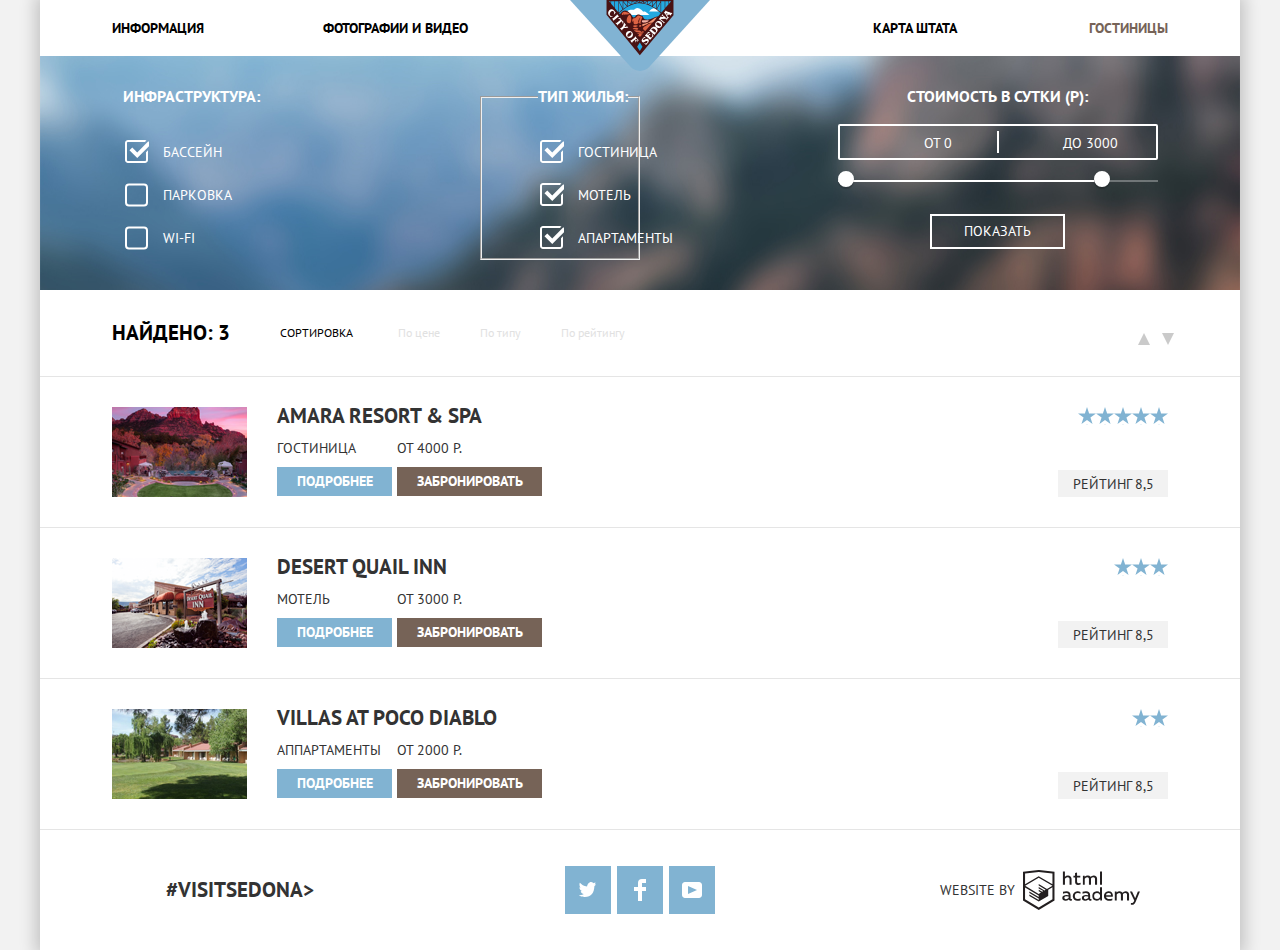
==== catalog.html @ c28f54a7 "Оформила декоративные элементы на страницах личного проекта." ====
<!DOCTYPE html>
<html lang="ru">

<head>
  <meta charset="utf-8">
  <title>HTML Academy: Седона</title>
  <link href="https://fonts.googleapis.com/css?family=PT+Sans:400,700&amp;subset=cyrillic" rel="stylesheet">
  <link href="css/normalize.css" rel="stylesheet">
  <link href="css/style.css" rel="stylesheet">
</head>

<body>
  <div class="container">
    <header class="main-header">
      <nav class="main-navigation">
        <a class="main-header-logo" href="index.html">
          <img src="[data-uri]" width="140" height="71" alt="Логотип">
        </a>
        <ul class="site-navigation">
          <li class="site-navigation-item"><a href="info.html">Информация</a></li>
          <li class="site-navigation-item"><a href="photo.html">Фотографии и видео</a></li>
          <li class="site-navigation-item"><a href="map.html">Карта штата</a></li>
          <li class="site-navigation-item"><a class="current" href="catalog.html">Гостиницы</a></li>
        </ul>
      </nav>
    </header>
    <main-intro>
      <section class="filter">
        <h2 class="visually-hidden">Фильтр</h2>
        <div class="form">
          <form class="filter-form" method="get" action="https://echo.htmlacademy.ru">
            <div class="grade">
              <fieldset class="fieldset-option">
                <legend>Инфраструктура:</legend>
                <ul>
                  <li class="filter-option">
                    <input id="filter-pool" class="visually-hidden filter-input filter-input-checkbox" type="checkbox" name="pool" checked>
                    <label for="filter-pool">Бассейн</label>
                  </li>
                  <li class="filter-option">
                    <input id="filter-parking" class="visually-hidden filter-input filter-input-checkbox-off" type="checkbox" name="parking">
                    <label for="filter-parking">Парковка</label>
                  </li>
                  <li class="filter-option">
                    <input id="filter-wi-fi" class="visually-hidden filter-input filter-input-checkbox-off" type="checkbox" name="wi-fi">
                    <label for="filter-wi-fi">Wi-Fi</label>
                  </li>
                </ul>
              </fieldset>
              <fieldset class="fieldset-grade">
                <legend>Тип жилья:</legend>
                <ul>
                  <li class="filter-option">
                    <input id="filter-hotel" class="visually-hidden filter-input filter-input-checkbox" type="checkbox" name="hotel" checked>
                    <label for="filter-hotel">Гостиница</label>
                  </li>
                  <li class="filter-option">
                    <input id="filter-motel" class="visually-hidden filter-input filter-input-checkbox" type="checkbox" name="motel" checked>
                    <label for="filter-motel">Мотель</label>
                  </li>
                  <li class="filter-option">
                    <input id="filter-apartments" class="visually-hidden filter-input filter-input-checkbox" type="checkbox" name="apartments" checked>
                    <label for="filter-apartments">Апартаменты</label>
                  </li>
                </ul>
              </fieldset>
            </div>
            <fieldset class="range-fieldset">
              <legend class="range-price">Стоимость в сутки (Р):</legend>
              <div class="price-controls">
                <label class="min-price">от
                  <input type="text" name="min-price" value="0">
                </label>
                <label class="max-price">до
                  <input type="text" name="max-price" value="3000">
                </label>
              </div>
              <div class="range-controls">
                <div class="scale">
                  <div class="bar"></div>
                </div>
                <div class="range-toggle range-toggle-min"></div>
                <div class="range-toggle range-toggle-max"></div>
              </div>
              <button class="button filter-button" type="submit">Показать</button>
            </fieldset>
          </form>
        </div>
        <div class="sort">
          <p class="sort-result">Найдено: 3</p>
          <p class="sort-select">Сортировка</p>
          <ul class="sort-list">
            <li class="sort-current">
              <button>По цене</button>
            </li>
            <li class="sort-current">
              <button>По типу</button>
            </li>
            <li class="sort-current">
              <button>По рейтингу</button>
            </li>
          </ul>
          <div class="sort-switch">
            <button class="button-sort-switch-up">
              <span class="visually-hidden">По возрастанию</span>
              <span class=switch-up></span>
            </button>
            <button class="button-sort-switch-down">
              <span class="visually-hidden">По убыванию</span>
              <span class=switch-down></span>
            </button>
          </div>
        </div>
      </section>
      <section class="catalog">
        <ul class="catalog-list">
          <li>
            <a href="catalog-item.html" class="catalog-item-img">
              <img src="img/amara.png" width="135" height="90" alt="Amara Resort & Spa">
            </a>
            <div class="catalog-hotel-desc">
              <h2 class="pick"><a href="catalog-item.html">Amara Resort & Spa</a></h2>
              <div class="brand">
                <div class="catalog-hotel-type">
                  <p>Гостиница</p>
                  <a href="catalog-item.html" class="button button-hotel-more">Подробнее</a>
                </div>
                <div class="catalog-hotel-price">
                  <p>От 4000 Р.</p>
                  <a href="#" class="button button-reserve">Забронировать</a>
                </div>
              </div>
            </div>
            <div class="rate">
              <p class="stars stars-four">
                <span class="visually-hidden">4 звезды</span>
              </p>
              <p class="rating">Рейтинг 8,5</p>
            </div>
          </li>
          <li>
            <a href="catalog-item.html" class="catalog-item-img">
              <img src="img/desert.png" width="135" height="90" alt="Desert Quail Inn">
            </a>
            <div class="catalog-hotel-desc">
              <h2 class="pick"><a href="catalog-item.html">Desert Quail Inn</a></h2>
              <div class="brand">
                <div class="catalog-hotel-type">
                  <p>Мотель</p>
                  <a href="catalog-item.html" class="button button-hotel-more">Подробнее</a>
                </div>
                <div class="catalog-hotel-price">
                  <p>От 3000 Р.</p>
                  <a href="#" class="button button-reserve">Забронировать</a>
                </div>
              </div>
            </div>
            <div class="rate">
              <p class="stars stars-three"><span class="visually-hidden">3 звезды</span></p>
              <p class="rating">Рейтинг 8,5</p>
            </div>
          </li>
          <li>
            <a href="catalog-item.html" class="catalog-item-img">
              <img src="img/villas.png" width="135" height="90" alt="Villas at Poco Diablo">
            </a>
            <div class="catalog-hotel-desc">
              <h2 class="pick"><a href="catalog-item.html">Villas at Poco Diablo</a></h2>
              <div class="brand">
                <div class="catalog-hotel-type">
                  <p>Аппартаменты</p>
                  <a href="catalog-item.html" class="button button-hotel-more">Подробнее</a>
                </div>
                <div class="catalog-hotel-price">
                  <p>От 2000 Р.</p>
                  <a href="#" class="button button-reserve">Забронировать</a>
                </div>
              </div>
            </div>
            <div class="rate">
              <p class="stars stars-two"><span class="visually-hidden">2 звезды</span></p>
              <p class="rating">Рейтинг 8,5</p>
            </div>
          </li>
        </ul>
      </section>
      </main>
      <footer class="main-footer">
        <p class="footer-visit">#visitSedona></p>
        <ul class="footer-social">
          <li>
            <a href="#" class="button-social">
            <span class="visually-hidden">Твитер</span>
            <svg xmlns="http://www.w3.org/2000/svg" xmlns:xlink="http://www.w3.org/1999/xlink" width="17" height="15" viewBox="0 0 17 15"><path fill="#FFF" d="M10.95.144c1.685-.496 2.984.27 3.577 1.179.673-.231 1.331-.481 2.011-.708a2.345 2.345 0 0 1-.857 1.768c.685.17 1.304-.491 1.304-.491-.169 1-1.006 1.788-1.563 2.024-.231 6.75-3.175 11.217-10.077 11.082h-.446c-.41 0-4.164-.46-4.898-1.887 2.271.196 3.893-.422 4.693-1.177-.96-.3-2.679-.477-2.979-2.95.349.106.564.228 1.19.119C1.705 8.247.374 7.53.448 5.33c.285.328 1.067.536 1.34.472C1.085 5.561-.182 2.442.894.85c1.818 1.854 3.735 3.606 7.152 3.773C8.254 2.33 9.183.793 10.95.144z"/></svg>
        </a>
          </li>
          <li>
            <a href="#" class="button-social">
            <span class="visually-hidden">Фейсбук</span>
            <svg xmlns="http://www.w3.org/2000/svg" width="12" height="22" viewBox="0 0 12 22"><path fill="#FFF" d="M12 4V0H8a4 4 0 0 0-4 4v4H0v4h4v10h4V12h4V8H8V4h4z"/></svg>
          </a>
          </li>
          <li>
            <a href="#" class="button-social">
            <span class="visually-hidden">Ютуб</span>
            <svg xmlns="http://www.w3.org/2000/svg" xmlns:xlink="http://www.w3.org/1999/xlink" width="20" height="16" viewBox="0 0 20 16"><path fill="#FFF" d="M17 0H3C1.35 0 0 1.35 0 3v10c0 1.65 1.35 3 3 3h14c1.65 0 3-1.35 3-3V3c0-1.65-1.35-3-3-3zM6.027 11.998V4.002L15.014 8l-8.987 3.998z"/></svg>
          </a>
          </li>
        </ul>
        <div class="footer-copyright">
          <p class="copyright-desc">Website by</p>
          <a href="https://htmlacademy.ru/intensive/htmlcss" class="footer-logo">
          <span class="visually-hidden">HTML<br>academy</span>
          <svg xmlns="http://www.w3.org/2000/svg" viewBox="0 0 108.08 36.85"><title>logo-htmlacademy-small1</title><path d="M44.61,26.88a2,2,0,0,0,.55-0.1v1.33a3.25,3.25,0,0,1-1.18.21,1.67,1.67,0,0,1-1.67-1,4.84,4.84,0,0,1-3.14,1.08c-1.51,0-2.91-.83-2.91-2.55,0-2.13,2-2.79,3.71-2.79a11.08,11.08,0,0,1,2.17.25v-0.3c0-1-.76-1.77-2.19-1.77a7.42,7.42,0,0,0-3,.64v-1.7a10.21,10.21,0,0,1,3.19-.55c2.36,0,3.81,1.12,3.81,3.65v3a0.54,0.54,0,0,0,.49.59h0.17Zm-6.44-1.13A1.35,1.35,0,0,0,39.63,27h0.11a3.39,3.39,0,0,0,2.41-1V24.58a9.72,9.72,0,0,0-1.81-.21c-1,0-2.16.33-2.16,1.38h0Zm12.36-6.11a5,5,0,0,1,2.57.64V22a4.08,4.08,0,0,0-2.3-.7,2.75,2.75,0,1,0,0,5.49,5,5,0,0,0,2.43-.64v1.71a6.27,6.27,0,0,1-2.76.57A4.21,4.21,0,0,1,46,24.51q0-.21,0-0.41a4.32,4.32,0,0,1,4.18-4.46h0.38Zm12.17,7.24a2,2,0,0,0,.55-0.1v1.33a3.25,3.25,0,0,1-1.18.21,1.67,1.67,0,0,1-1.67-1,4.84,4.84,0,0,1-3.14,1.08c-1.51,0-2.91-.83-2.91-2.55,0-2.13,2-2.79,3.71-2.79a11.08,11.08,0,0,1,2.17.25v-0.3c0-1-.76-1.77-2.19-1.77a7.42,7.42,0,0,0-3,.64v-1.7a10.21,10.21,0,0,1,3.19-.55c2.36,0,3.81,1.12,3.81,3.65v3a0.54,0.54,0,0,0,.49.59h0.17Zm-6.44-1.13A1.35,1.35,0,0,0,57.73,27h0.11a3.39,3.39,0,0,0,2.41-1V24.58a9.72,9.72,0,0,0-1.81-.21c-1.06,0-2.16.33-2.16,1.38h0ZM73,16V28.2H71.35V26.88a3.88,3.88,0,0,1-3.19,1.54,4.4,4.4,0,0,1,0-8.78,3.81,3.81,0,0,1,3,1.3V16H73Zm-4.53,5.22a2.76,2.76,0,1,0,0,5.52A2.86,2.86,0,0,0,71.15,25V23A2.91,2.91,0,0,0,68.49,21.27ZM79,19.64c3.31,0,4.46,2.68,3.92,5.09H76.7c0.21,1.5,1.67,2.11,3.19,2.11a6.11,6.11,0,0,0,2.64-.59v1.6a7.14,7.14,0,0,1-3,.57C77,28.42,74.78,27,74.78,24a4.18,4.18,0,0,1,4-4.39H79Zm0.09,1.54a2.28,2.28,0,0,0-2.44,2.1v0.06H81.3A2,2,0,0,0,79.13,21.18Zm5.73,7V19.87h1.65v1a3.81,3.81,0,0,1,2.78-1.27A2.86,2.86,0,0,1,91.89,21a4.12,4.12,0,0,1,2.91-1.33A3.06,3.06,0,0,1,98,23V28.2h-1.9V23.05a1.59,1.59,0,0,0-1.42-1.75H94.42a2.8,2.8,0,0,0-2.07,1.12V28.2h-1.9V23.05A1.59,1.59,0,0,0,89,21.31H88.8a3,3,0,0,0-2.21,1.29v5.63H84.86Zm21.31-8.33h1.9l-3.91,9.46c-0.9,2.17-2.09,2.86-3.35,2.86a4.76,4.76,0,0,1-1.1-.14V30.46a2.86,2.86,0,0,0,.85.12c0.9,0,1.58-.64,2.07-1.9l0.17-.42-4-8.4h2l2.86,6.29ZM38.73,1.46V6.22a3.81,3.81,0,0,1,2.7-1.14,3.25,3.25,0,0,1,3.44,3.4v5.15H43V8.72a1.81,1.81,0,0,0-1.61-2h-0.3a2.93,2.93,0,0,0-2.32,1.39v5.52h-1.9V1.46h1.9ZM49.94,2.31v3h3V6.91h-3v3.81c0,1.1.5,1.46,1.58,1.46a4.49,4.49,0,0,0,1.69-.33v1.6A6.8,6.8,0,0,1,51,13.8a2.55,2.55,0,0,1-2.86-2.74V6.89H46.58V5.26h1.5V2.74Zm5.4,11.31V5.28H57v1A3.81,3.81,0,0,1,59.77,5a2.86,2.86,0,0,1,2.6,1.33A4.12,4.12,0,0,1,65.28,5,3.06,3.06,0,0,1,68.44,8.4v5.21h-1.9V8.46a1.59,1.59,0,0,0-1.42-1.75H64.89a2.8,2.8,0,0,0-2.07,1.12v5.78h-1.9V8.46A1.59,1.59,0,0,0,59.5,6.71H59.27A3,3,0,0,0,57.06,8v5.63H55.34ZM71.17,1.45H73V13.6H71.17V1.45ZM14.71,0H14.55L0,1.54V28.21l14.55,8.66,14.55-8.66V1.54Zm12.5,27.1L14.55,34.64,1.9,27.12V16.18l12.59,7.5V25L5.86,19.9v1.31l8.68,5.21v1.39L5.87,22.65V24l8.68,5.21,8.75-5.24V18.31L27.2,16V27.12Zm0-12.53-3.48,2-1.6,1L14.51,13v1.31L21,18.23H21l-0.14.09-1,.54-5.37-3.2V17l4.24,2.52-1,.67-3.2-1.9v1.31l2.1,1.24L14.5,22.1,2,14.65,14.51,7.11Zm0-1.32L14.49,5.76,1.91,13.25v-10L14.56,1.92,27.21,3.25v10h0Z" transform="translate(0 -0.02)" fill="#231f20"/></svg>
        </a>
        </div>
      </footer>
      </container>

</html>
---- css/style.css ----
body {
  margin: 0;
  padding: 0;

  font-family: "PT Sans", Arial, sans-serif;
  font-size: 14px;
  line-height: 21px;
  font-weight: 400;
  color: #333333;
  text-align: center;
  text-transform: uppercase;
  background-color: #f2f2f2;
}

* {
  box-sizing: border-box;
  padding: 0;
  margin: 0;
}

a {
  text-decoration: none;
}

img {
  max-widht: 100% height auto;
}

.button {
  font: inherit;
  text-align: center;
  color: #ffffff;
  vertical-align: middle;
  text-transform: uppercase;
  border: none;
}

.container {
  width: 1200px;
  margin: 0 auto;
  background-color: #ffffff;
  box-shadow: 0 0 15px 5px rgba(0, 1, 1, 0.19);
}

.visually-hidden:not(:focus):not(:active) {
  position: absolute;

  width: 1px;
  height: 1px;
  margin: -1px;
  border: 0;
  padding: 0;

  white-space: nowrap;

  -webkit-clip-path: inset(100%);
  clip-path: inset(100%);
  clip: rect(0 0 0 0);
  overflow: hidden;
}


/* header */

.main-navigation {
  position: relative;
  display: flex;
  font-size: 14px;
  line-height: 26px;
  font-weight: 700;
  color: #000000;
  background-color: #ffffff;
}

.main-header-logo {
  position: absolute;
  left: 50%;
  top: 0;
  transform: translateX(-50%);
}

.site-navigation {
  display: flex;
  width: 100%;
  list-style: none;
  margin: 0;
  padding: 15px 6%;
}

.site-navigation-item {
  width: 20%;
}

.site-navigation-item:nth-child(1),
.site-navigation-item:nth-child(2) {
  text-align: left
}

.site-navigation-item:nth-child(2) {
  margin-right: auto;
}

.site-navigation-item:nth-child(3),
.site-navigation-item:nth-child(4) {
  text-align: right;
}

.site-navigation-item .current {
  color: #766357;
}

.site-navigation-item a {
  color: #000000;
}

.site-navigation-item a:hover {
  color: #81b3d2;
}

.site-navigation-item a:active {
  color: #cacaca;
}


/* offer */

.main {}

.offer {
  display: flex;
  justify-content: center;
  background-color: #969fa5;
  background-image: url("../img/intro-mask.svg"), url("../img/bg.jpg");
  background-position: 50% 100%, 0 22%;
  background-repeat: no-repeat;
  padding: 76px 0 80px;
}

.offer-title {}


/* benefits */

.benefits {
  display: flex;
  flex-direction: column;
  align-items: center;
  padding: 59px 0;
}

.benefits-title {
  display: block;
  width: 37.5%;
  font-size: 21px;
  line-height: 26px;
  font-weight: 700;
  margin-bottom: 32px;
  color: #000000;
}

.benefits-desc {
  display: block;
  width: 41.5%;
}


/* reason */

.reason {}

.reason-basic {
  display: flex;
  justify-content: space-between;
  background-color: #81b3d2;
}

.reason-lead {
  display: flex;
  flex-direction: column;
  align-items: center;
  width: 33.3333%;
  background-color: #81b3d2;
  color: #ffffff;
  padding: 39px 0 48px;
}

.reason-title {
  width: 37.8%;
  font-size: 21px;
  line-height: 26px;
  font-weight: 700;
  margin-bottom: 27px;
}

.reason-subtitle {
  margin-bottom: 27px;
}

.reason-desc {
  width: 77%;
}

.reason-img {
  width: 66.666%;
  background-image: url("../img/index-reason-bg.jpg");
  background-color: #d79071;
  background-position: 0 50%;
}

.reason-list {
  display: flex;
  justify-content: center;
  list-style: none;
  padding: 60px 0;
}

.reason-item {
  display: flex;
  flex-direction: column;
  align-items: center;
  align-content: center;
  width: 33.333%;
}

.item-house::before {
  content: "";
  position: absolute;
  width: 72px;
  height: 73px;
  margin-bottom: 70px;
  background-image: url("../img/icon-1.svg");
  background-repeat: no-repeat;
  background-position: 50% 50%;
}

.reason-item-title {
  position: relative;
  padding-top: 105px;
  font-size: 21px;
  line-height: 26px;
  font-weight: 700;
  margin-bottom: 28px;
}

.item-food::before {
  content: "";
  position: absolute;
  width: 72px;
  height: 76px;
  margin-bottom: 70px;
  background-image: url("../img/icon-2.svg");
  background-repeat: no-repeat;
  background-position: 50% 50%;
}

.item-souvenirs::before {
  content: "";
  position: absolute;
  width: 72px;
  height: 72px;
  margin-bottom: 70px;
  background-image: url("../img/icon-3.svg");
  background-repeat: no-repeat;
  background-position: 50% 50%;
}

.reason-item-desc {
  width: 76%;
}

.reason-basic-2 {
  display: flex;
  justify-content: space-between;
  background-color: #81b3d2;
}

.reason-img-2 {
  background-image: url("../img/index-reason-bg-1.jpg");
  background-color: #d79071;
  width: 66.666%;
}

.reason-others {
  background-color: #eeeeee;
  padding-top: 48px;
  padding-bottom: 62px;
}

.reason-others-list {
  display: flex;
  justify-content: center;
  list-style: none;
}

.reason-others-item {
  display: flex;
  flex-direction: column;
  align-items: center;
  align-content: center;
  width: 33.3333%;
}

.reason-others-item-title {
  width: 29%;
  font-size: 21px;
  line-height: 26px;
  font-weight: 700;
  margin-bottom: 27px;
}

.reason-others-item-subtitle {
  margin-bottom: 27px;
}

.reason-others-item-desc {
  width: 64.8%;
}

.reason-others-item-desc-2 {
  width: 66%;
}

.invitation {
  position: relative;
  padding-top: 55px;
}

.invitation-lead {
  display: flex;
  flex-direction: column;
  align-items: center;
}

.invitation-title {
  font-size: 30px;
  line-height: 26px;
  font-weight: 700;
  margin-bottom: 32px;
}

.invitation-desc {
  width: 440px;
  margin-bottom: 50px;
}

.button-calendar {
  width: 574px;
  height: 87px;
  font-size: 21px;
  line-height: 26px;
  font-weight: 700;
  background-color: #766357;
}

.button-calendar:link {
  background-color: #766357;
}

.button-calendar:hover {
  background-color: #604e43;
}

.button-calendar:active {
  background-color: #503e33;
}

.invitation-form {
  background-color: #ffffff;
  position: absolute;
  width: 574px;
  left: 50%;
  top: 100%;
  transform: translateX(-50%);
  padding-bottom: 56px;
}

.invitation-form-search {
  box-sizing: border-box;
  padding: 0;
  margin: 0;
}

.invitation-form-item {
  display: flex;
  align-items: center;
  margin-top: 56px;
  margin-left: 56px;
  margin-right: 56px;
  margin-bottom: 32px;
}

.departure {
  display: flex;
  margin-top: 32px;
}

.invitation-date {
  display: flex;
  align-items: center;
}

.invitation-date p {
  width: 95px;
  margin-right: 20px;
}

.invitation-date input {
  width: 346px;
  height: 38px;
  padding-left: 15px;
  padding-right: 30px;
}

.button-invitation-calendar {
  margin-left: -30px;
  margin-top: 8px;
}

.button-invitation-calendar path {
  fill: #cacaca;
}

.button-invitation-calendar:hover path {
  fill: #000000;
}

.button-invitation-calendar:active path {
  fill: #81b3d2;
}

.invitation-guests {
  display: flex;
  justify-content: center;
}

.invitation-adult,
.invitation-child {
  display: flex;
  align-items: center;
}

.invitation-adult p {
  width: 71px;
  margin-right: 44px;
}

.invitation-child p {
  width: 39px;
  margin-left: 50px;
  margin-right: 29px;
}

.invitation-adult input,
.invitation-child input {
  display: block;
  width: 38px;
  height: 38px;
  color: #000000;
  background-color: #f2f2f2;
  text-align: center;
  border: none;
  outline: none;
}

.invitation-plus,
.invitation-minus {
  position: relative;
  width: 38px;
  height: 38px;
  background-color: #f2f2f2;
}

.invitation-less {
  position: absolute;
  left: 50%;
  top: 50%;
  transform: translateX(-50%);
  width: 12px;
  height: 3px;
  background-color: #a9a9a9;
}

.invitation-more {
  position: absolute;
  left: 50%;
  top: 50%;
  transform: translateY(-50%);
  width: 3px;
  height: 12px;
  background-color: #a9a9a9;
}

.invitation-more::after {
  position: absolute;
  content: "";
  left: 50%;
  top: 40%;
  transform: translateX(-47%);
  width: 12px;
  height: 3px;
  background-color: #a9a9a9;
}

.button-invitation:hover {
  background-color: #000000;
}

.button-invitation:active {
  background-color: #81b3d2;
}

.invitation-more:hover::after {
  background-color: #000000;
}

.invitation-more:active::after {
  background-color: #81b3d2;
}

.invitation-date,
.invitation-adult,
.invitation-child {
  font-size: 14px;
  line-height: 26px;
  font-weight: 700;
}

.invitation-form-item input,
.invitation-guests input {
  font: inherit;
  text-transform: uppercase;
  outline: none;
  border: none;
  color: #000000;
  background-color: #f2f2f2;
}

.invitation-form-item input:hover {
  background-color: #ebebeb;
}

.invitation-form-item input:active {
  background-color: #ffffff;
}

.invitation-form-button {
  width: 460px;
  height: 58px;
  font-size: 21px;
  line-height: 26px;
  font-weight: 700;
  background-color: #81b3d2;
  margin-top: 54px;
}

.invitation-form-button:link {
  background-color: #81b3d2;
}

.invitation-form-button:hover {
  background-color: #669ec0;
}

.invitation-form-button:active {
  background-color: #5496bd;
}


/* map */

.map {}


/* footer */

.main-footer {
  display: flex;
  align-content: center;
  padding: 36px 0;
}

.footer_index {
  display: flex;
  align-content: center;
  padding: 36px 0;
  opacity: 0.9;
  background-color: #ffffff;
  margin-top: -120px;
}

.footer-visit {
  display: flex;
  justify-content: center;
  align-items: center;
  width: 33.333%;
  font-size: 21px;
  line-height: 26px;
  font-weight: 700;
}

.footer-social {
  display: flex;
  justify-content: center;
  align-items: center;
  width: 33.333%;
  list-style: none;
}

.button-social {
  display: flex;
  align-items: center;
  justify-content: center;
  flex-wrap: wrap;
  width: 46px;
  height: 48px;
  color: #ffffff;
  background-color: #81b3d2;
  margin: 0 3px;
}

.button-social:hover {
  background-color: #669ec0;
}

.button-social:active {
  background-color: #5496bd;
}

.button-social:active path {
  fill: #88b6d1
}

.footer-copyright {
  display: flex;
  justify-content: center;
  align-items: center;
  width: 33.333%;
}

.copyright-desc {
  font-size: 14px;
  line-height: 26px;
  font-weight: 400;
  margin-right: 8px;
}

.footer-logo {
  width: 117px;
  height: 40px;
}

.footer-logo:hover path {
  fill: #81b3d2;
}

.footer-logo:active path {
  fill: #bfbdbe;
}


/* CATALOG */


/* filter */

.filter {
  color: #ffffff;
}

.form {
  background-color: #969fa5;
  background-image: url("../img/catalog-bg.jpg");
  padding: 30px 6%;
}

.filter-form {
  display: flex;
  justify-content: space-between;
  list-style: none;
}

.grade {
  display: flex;
  justify-content: space-between;
  width: 50%;
}

.filter-option {
  margin-bottom: 22px;
  padding-left: 40px;
}

.filter-option label {
  position: relative;
  display: block;
  cursor: pointer;
  user-select: none;
}

.filter-input-checkbox-off+label::before {
  position: absolute;
  content: "";
  top: 50%;
  left: -38px;
  transform: translateY(-50%);
  width: 19px;
  height: 19px;
  border: 2px solid #ffffff;
  border-radius: 4px;
}

.filter-input-checkbox:checked+label::after {
  position: absolute;
  content: "";
  top: 50%;
  left: -38px;
  transform: translateY(-50%);
  width: 24px;
  height: 24px;
  background-image: url("../img/checkbox-on.svg");
  background-repeat: no-repeat;
  background-position: 0 0;
}

.fieldset-option {
  text-align: left;
  border: none;
}

.grade legend {
  font-size: 16px;
  line-height: 21px;
  font-weight: 700;
  margin-bottom: 30px;
}

.fieldset-grade {
  padding-left: 10.5%;
}

.filter-form ul {
  display: flex;
  flex-direction: column;
  list-style: none;
  line-height: 21px;
}

.filter-option:last-child {
  margin-bottom: 0;
}

.range-fieldset {
  border: none;
}

.range-price {
  font-weight: 700;
  font-size: 16px;
  line-height: 21px;
  padding-bottom: 12px;
}

.price-controls {
  position: relative;
  width: 320px;
  height: 36px;
  font-size: 0;
  margin-bottom: 20px;
  border: 2px solid #ffffff;
  border-radius: 2px;
}

.price-controls::after {
  content: "";
  position: absolute;
  top: 50%;
  left: 50%;
  transform: translate(-50%, -50%);
  width: 2px;
  height: 22px;
  background: #ffffff;
}

.min-price,
.max-price {
  font-size: 14px;
  line-height: 34px;
  vertical-align: top;
  width: 90px;
  padding-left: 65px;
  cursor: pointer;
}

.price-controls input {
  display: inline-block;
  width: 50px;
  margin: 0;
  color: inherit;
  font: inherit;
  background: none;
  border: none;
  outline: none;
}

.range-controls {
  position: relative;
  margin-bottom: 32px;
}

.range-controls .scale {
  height: 2px;
  background: rgba(255, 255, 255, 0.3);
}

.range-controls .bar {
  width: 80%;
  height: 2px;
  background: #ffffff;
}

.range-toggle {
  position: absolute;
  top: -9px;
  width: 4px;
  height: 4px;

  background: #ababab;
  border: 8px solid #ffffff;
  border-radius: 50%;
  box-shadow: 0 2px 1px 0 rgba(0, 1, 1, 0.2);
  cursor: pointer;
}

.range-toggle:hover {
  background: #1c4f80;
}

.range-toggle-min {
  left: 0;
}

.range-toggle-max {
  left: 80%;
}

.filter-button {
  width: 135px;
  height: 35px;
  color: #ffffff;
  background-color: transparent;
  border: 2px solid;
}

.filter-button:hover,
.filter-button:active {
  color: #000000;
  background-color: #ffffff;
  border: none;
}

.sort {
  display: flex;
  align-items: center;
  text-align: left;
  background-color: #ffffff;
  color: #000000;
  padding: 30px 6%;
  border-bottom: 1px solid #e5e5e5;
}

.sort-result {
  font-size: 21px;
  line-height: 26px;
  font-weight: 700;
  padding-right: 50px;
}

.sort-select {
  font-size: 12px;
  line-height: 18px;
  font-weight: 400;
  margin-right: 45px;
}

.sort-list {
  display: flex;
  list-style: none;
  margin-right: auto;
}

.sort-current {
  margin-right: 40px;
}

.sort-switch {
  background-color: #ffffff;
  border: 0;
}

.sort-current button {
  color: #e1e1e1;
  background-color: transparent;
  border-bottom: 1px dashed #81b3d2;
  font-size: 12px;
  line-height: 18px;
  font-weight: 400;
  border: 0;
}

.sort-current button:hover {
  color: #81b3d2;
}

.sort-current button:active {
  color: #000000;
}

.sort-switch {
  display: flex;
  width: 36px;
}

.button-sort-switch-up,
.button-sort-switch-down {
  display: flex;
  align-items: center;
  justify-content: center;
  width: 12px;
  height: 12px;
  background-color: transparent;
  border: none;
  outline: none;
  cursor: pointer;
}

.switch-up {
  position: relative;
  width: 12px;
  height: 12px;
  background-color: transparent;
  border: none;
}

.switch-down {
  position: relative;
  width: 12px;
  height: 12px;
  background-color: transparent;
  border: none;
}

.switch-up::after,
.switch-down::after {
  position: absolute;
  content: "";
  left: 50%;
  top: 50%;
  width: 0;
  height: 0;
  border-left: 6px solid transparent;
  border-right: 6px solid transparent;
  border-bottom: 12px solid #cacaca;
  background-color: transparent;
}

.switch-down::after {
  margin-left: 12px;
  transform: rotate(180deg);
}

.switch-up:hover::after,
.switch-down:hover::after {
  border-bottom: 12px solid #000000;
}

.switch-up:active::after,
.switch-down:active::after {
  border-bottom: 12px solid #81b3d2;
}

.catalog {
  text-align: left;
  background-color: #ffffff
}

.catalog-list {

  list-style: none;
  padding-left: 0;
}

.catalog-list li {
  display: flex;
  padding: 30px 6%;
  border-bottom: 1px solid #e5e5e5;
}

.catalog-item-img img {
  display: block;
}

.catalog-hotel-desc {
  width: 50%;
  display: flex;
  flex-direction: column;
  margin-left: 30px;
}

.brand {
  display: flex;
}

.pick {
  font-size: 21px;
  line-height: 26px;
  font-weight: 700;
  color: #333333;
  margin-top: -4px;
  margin-bottom: 9px;
}

.pick a {
  color: #333333;
  text-align: center
}

.pick a:hover {
  color: #81b3d2;
}

.pick a:active {
  color: #e1e1e1;
}

.catalog-hotel-type {
  display: flex;
  flex-direction: column;
}

.catalog-hotel-type p {
  margin-bottom: 8px;
}

.catalog-hotel-price {
  display: flex;
  flex-direction: column;
  margin-left: 5px;
}

.catalog-hotel-price p {
  margin-bottom: 8px;
}

.button-hotel-more {
  width: 115px;
  height: 29px;
  font-size: 14px;
  line-height: 21px;
  font-weight: 700;
  color: #ffffff;
  background-color: #81b3d2;
  padding: 4px 0;
}

.button-hotel-more:hover {
  background-color: #669ec0;
}

.button-hotel-more:active {
  background-color: #5496bd;
}

.button-reserve {
  width: 145px;
  height: 29px;
  font-size: 14px;
  line-height: 21px;
  font-weight: 700;
  color: #ffffff;
  background-color: #766357;
  padding: 4px 0;
}

.button-reserve:hover {
  background-color: #604e43;
}

.button-reserve:active {
  background-color: #503e33;
}

.rate {
  min-width: 112px;
  display: flex;
  flex-direction: column;
  align-items: flex-end;
  text-align: right;
  margin-left: auto;
}

.stars {
  height: 18px;
  margin-bottom: auto;
}

.stars-four {
  background-image: url("../img/star.svg");
  width: 90px;
}

.stars-three {
  background-image: url("../img/star.svg");
  width: 54px;
}

.stars-two {
  background-image: url("../img/star.svg");
  width: 36px;
}

.rating {
  width: 110px;
  height: 27px;
  background-color: #f2f2f2;
  text-align: center;
  padding: 4px 0;
}
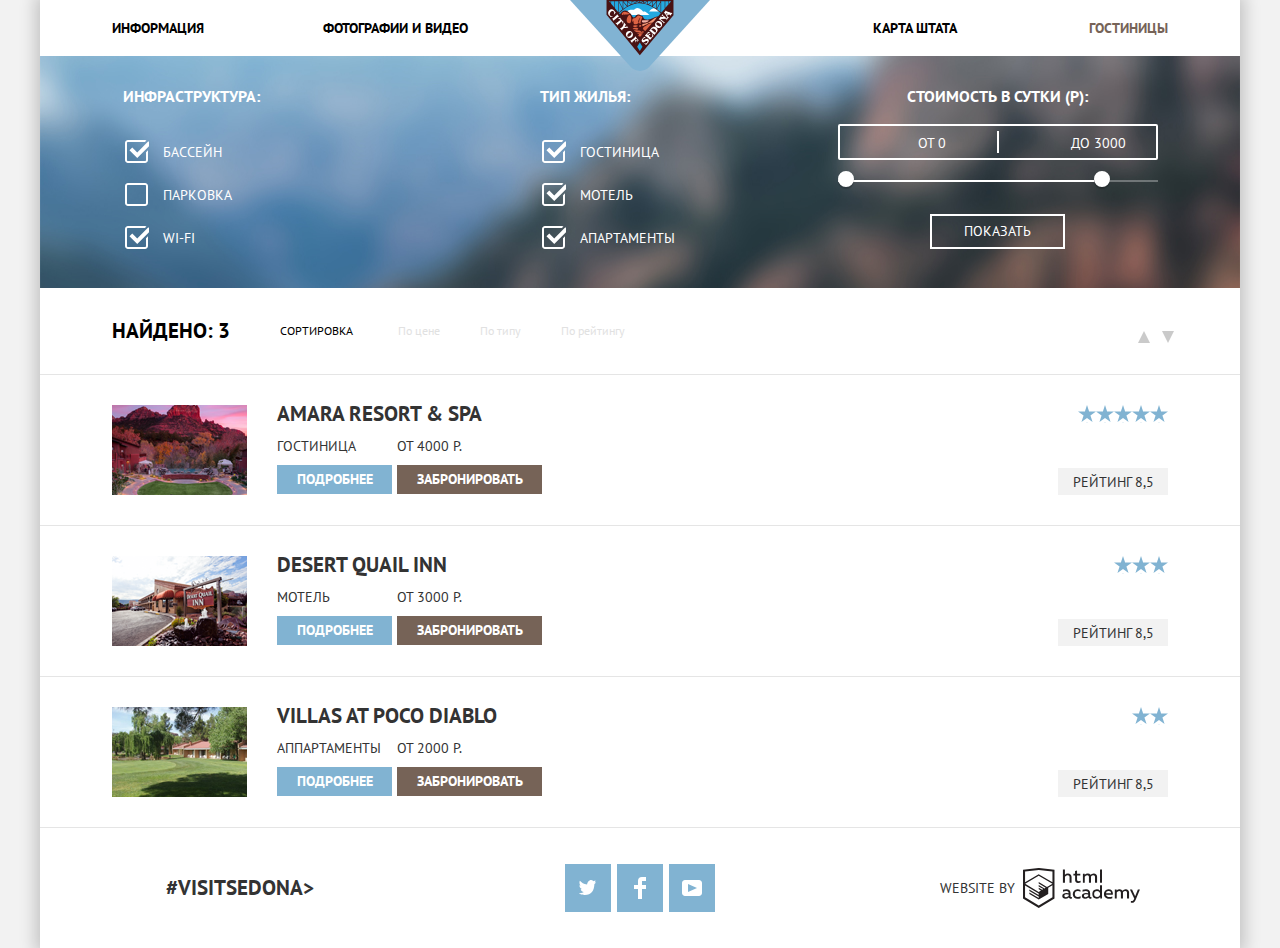
==== commit 5ca5260e: "Устранены ошибки" ====
--- a/catalog.html
+++ b/catalog.html
@@ -24,7 +24,7 @@
         </ul>
       </nav>
     </header>
-    <main-intro>
+    <main>
       <section class="filter">
         <h2 class="visually-hidden">Фильтр</h2>
         <div class="form">
@@ -34,15 +34,15 @@
                 <legend>Инфраструктура:</legend>
                 <ul>
                   <li class="filter-option">
-                    <input id="filter-pool" class="visually-hidden filter-input filter-input-checkbox" type="checkbox" name="pool" checked>
+                    <input id="filter-pool" class="visually-hidden filter-input filter-input" type="checkbox" name="pool" checked>
                     <label for="filter-pool">Бассейн</label>
                   </li>
                   <li class="filter-option">
-                    <input id="filter-parking" class="visually-hidden filter-input filter-input-checkbox-off" type="checkbox" name="parking">
+                    <input id="filter-parking" class="visually-hidden filter-input filter-input" type="checkbox" name="parking">
                     <label for="filter-parking">Парковка</label>
                   </li>
                   <li class="filter-option">
-                    <input id="filter-wi-fi" class="visually-hidden filter-input filter-input-checkbox-off" type="checkbox" name="wi-fi">
+                    <input id="filter-wi-fi" class="visually-hidden filter-input filter-input" type="checkbox" name="wi-fi" checked>
                     <label for="filter-wi-fi">Wi-Fi</label>
                   </li>
                 </ul>
@@ -51,15 +51,15 @@
                 <legend>Тип жилья:</legend>
                 <ul>
                   <li class="filter-option">
-                    <input id="filter-hotel" class="visually-hidden filter-input filter-input-checkbox" type="checkbox" name="hotel" checked>
+                    <input id="filter-hotel" class="visually-hidden filter-input filter-input" type="checkbox" name="hotel" checked>
                     <label for="filter-hotel">Гостиница</label>
                   </li>
                   <li class="filter-option">
-                    <input id="filter-motel" class="visually-hidden filter-input filter-input-checkbox" type="checkbox" name="motel" checked>
+                    <input id="filter-motel" class="visually-hidden filter-input filter-input" type="checkbox" name="motel" checked>
                     <label for="filter-motel">Мотель</label>
                   </li>
                   <li class="filter-option">
-                    <input id="filter-apartments" class="visually-hidden filter-input filter-input-checkbox" type="checkbox" name="apartments" checked>
+                    <input id="filter-apartments" class="visually-hidden filter-input filter-input" type="checkbox" name="apartments" checked>
                     <label for="filter-apartments">Апартаменты</label>
                   </li>
                 </ul>
@@ -184,37 +184,38 @@
           </li>
         </ul>
       </section>
-      </main>
-      <footer class="main-footer">
-        <p class="footer-visit">#visitSedona></p>
-        <ul class="footer-social">
-          <li>
-            <a href="#" class="button-social">
+    </main>
+    <footer class="main-footer">
+      <p class="footer-visit">#visitSedona></p>
+      <ul class="footer-social">
+        <li>
+          <a href="#" class="button-social">
             <span class="visually-hidden">Твитер</span>
             <svg xmlns="http://www.w3.org/2000/svg" xmlns:xlink="http://www.w3.org/1999/xlink" width="17" height="15" viewBox="0 0 17 15"><path fill="#FFF" d="M10.95.144c1.685-.496 2.984.27 3.577 1.179.673-.231 1.331-.481 2.011-.708a2.345 2.345 0 0 1-.857 1.768c.685.17 1.304-.491 1.304-.491-.169 1-1.006 1.788-1.563 2.024-.231 6.75-3.175 11.217-10.077 11.082h-.446c-.41 0-4.164-.46-4.898-1.887 2.271.196 3.893-.422 4.693-1.177-.96-.3-2.679-.477-2.979-2.95.349.106.564.228 1.19.119C1.705 8.247.374 7.53.448 5.33c.285.328 1.067.536 1.34.472C1.085 5.561-.182 2.442.894.85c1.818 1.854 3.735 3.606 7.152 3.773C8.254 2.33 9.183.793 10.95.144z"/></svg>
         </a>
-          </li>
-          <li>
-            <a href="#" class="button-social">
+        </li>
+        <li>
+          <a href="#" class="button-social">
             <span class="visually-hidden">Фейсбук</span>
             <svg xmlns="http://www.w3.org/2000/svg" width="12" height="22" viewBox="0 0 12 22"><path fill="#FFF" d="M12 4V0H8a4 4 0 0 0-4 4v4H0v4h4v10h4V12h4V8H8V4h4z"/></svg>
           </a>
-          </li>
-          <li>
-            <a href="#" class="button-social">
+        </li>
+        <li>
+          <a href="#" class="button-social">
             <span class="visually-hidden">Ютуб</span>
             <svg xmlns="http://www.w3.org/2000/svg" xmlns:xlink="http://www.w3.org/1999/xlink" width="20" height="16" viewBox="0 0 20 16"><path fill="#FFF" d="M17 0H3C1.35 0 0 1.35 0 3v10c0 1.65 1.35 3 3 3h14c1.65 0 3-1.35 3-3V3c0-1.65-1.35-3-3-3zM6.027 11.998V4.002L15.014 8l-8.987 3.998z"/></svg>
           </a>
-          </li>
-        </ul>
-        <div class="footer-copyright">
-          <p class="copyright-desc">Website by</p>
-          <a href="https://htmlacademy.ru/intensive/htmlcss" class="footer-logo">
+        </li>
+      </ul>
+      <div class="footer-copyright">
+        <p class="copyright-desc">Website by</p>
+        <a href="https://htmlacademy.ru/intensive/htmlcss" class="footer-logo">
           <span class="visually-hidden">HTML<br>academy</span>
           <svg xmlns="http://www.w3.org/2000/svg" viewBox="0 0 108.08 36.85"><title>logo-htmlacademy-small1</title><path d="M44.61,26.88a2,2,0,0,0,.55-0.1v1.33a3.25,3.25,0,0,1-1.18.21,1.67,1.67,0,0,1-1.67-1,4.84,4.84,0,0,1-3.14,1.08c-1.51,0-2.91-.83-2.91-2.55,0-2.13,2-2.79,3.71-2.79a11.08,11.08,0,0,1,2.17.25v-0.3c0-1-.76-1.77-2.19-1.77a7.42,7.42,0,0,0-3,.64v-1.7a10.21,10.21,0,0,1,3.19-.55c2.36,0,3.81,1.12,3.81,3.65v3a0.54,0.54,0,0,0,.49.59h0.17Zm-6.44-1.13A1.35,1.35,0,0,0,39.63,27h0.11a3.39,3.39,0,0,0,2.41-1V24.58a9.72,9.72,0,0,0-1.81-.21c-1,0-2.16.33-2.16,1.38h0Zm12.36-6.11a5,5,0,0,1,2.57.64V22a4.08,4.08,0,0,0-2.3-.7,2.75,2.75,0,1,0,0,5.49,5,5,0,0,0,2.43-.64v1.71a6.27,6.27,0,0,1-2.76.57A4.21,4.21,0,0,1,46,24.51q0-.21,0-0.41a4.32,4.32,0,0,1,4.18-4.46h0.38Zm12.17,7.24a2,2,0,0,0,.55-0.1v1.33a3.25,3.25,0,0,1-1.18.21,1.67,1.67,0,0,1-1.67-1,4.84,4.84,0,0,1-3.14,1.08c-1.51,0-2.91-.83-2.91-2.55,0-2.13,2-2.79,3.71-2.79a11.08,11.08,0,0,1,2.17.25v-0.3c0-1-.76-1.77-2.19-1.77a7.42,7.42,0,0,0-3,.64v-1.7a10.21,10.21,0,0,1,3.19-.55c2.36,0,3.81,1.12,3.81,3.65v3a0.54,0.54,0,0,0,.49.59h0.17Zm-6.44-1.13A1.35,1.35,0,0,0,57.73,27h0.11a3.39,3.39,0,0,0,2.41-1V24.58a9.72,9.72,0,0,0-1.81-.21c-1.06,0-2.16.33-2.16,1.38h0ZM73,16V28.2H71.35V26.88a3.88,3.88,0,0,1-3.19,1.54,4.4,4.4,0,0,1,0-8.78,3.81,3.81,0,0,1,3,1.3V16H73Zm-4.53,5.22a2.76,2.76,0,1,0,0,5.52A2.86,2.86,0,0,0,71.15,25V23A2.91,2.91,0,0,0,68.49,21.27ZM79,19.64c3.31,0,4.46,2.68,3.92,5.09H76.7c0.21,1.5,1.67,2.11,3.19,2.11a6.11,6.11,0,0,0,2.64-.59v1.6a7.14,7.14,0,0,1-3,.57C77,28.42,74.78,27,74.78,24a4.18,4.18,0,0,1,4-4.39H79Zm0.09,1.54a2.28,2.28,0,0,0-2.44,2.1v0.06H81.3A2,2,0,0,0,79.13,21.18Zm5.73,7V19.87h1.65v1a3.81,3.81,0,0,1,2.78-1.27A2.86,2.86,0,0,1,91.89,21a4.12,4.12,0,0,1,2.91-1.33A3.06,3.06,0,0,1,98,23V28.2h-1.9V23.05a1.59,1.59,0,0,0-1.42-1.75H94.42a2.8,2.8,0,0,0-2.07,1.12V28.2h-1.9V23.05A1.59,1.59,0,0,0,89,21.31H88.8a3,3,0,0,0-2.21,1.29v5.63H84.86Zm21.31-8.33h1.9l-3.91,9.46c-0.9,2.17-2.09,2.86-3.35,2.86a4.76,4.76,0,0,1-1.1-.14V30.46a2.86,2.86,0,0,0,.85.12c0.9,0,1.58-.64,2.07-1.9l0.17-.42-4-8.4h2l2.86,6.29ZM38.73,1.46V6.22a3.81,3.81,0,0,1,2.7-1.14,3.25,3.25,0,0,1,3.44,3.4v5.15H43V8.72a1.81,1.81,0,0,0-1.61-2h-0.3a2.93,2.93,0,0,0-2.32,1.39v5.52h-1.9V1.46h1.9ZM49.94,2.31v3h3V6.91h-3v3.81c0,1.1.5,1.46,1.58,1.46a4.49,4.49,0,0,0,1.69-.33v1.6A6.8,6.8,0,0,1,51,13.8a2.55,2.55,0,0,1-2.86-2.74V6.89H46.58V5.26h1.5V2.74Zm5.4,11.31V5.28H57v1A3.81,3.81,0,0,1,59.77,5a2.86,2.86,0,0,1,2.6,1.33A4.12,4.12,0,0,1,65.28,5,3.06,3.06,0,0,1,68.44,8.4v5.21h-1.9V8.46a1.59,1.59,0,0,0-1.42-1.75H64.89a2.8,2.8,0,0,0-2.07,1.12v5.78h-1.9V8.46A1.59,1.59,0,0,0,59.5,6.71H59.27A3,3,0,0,0,57.06,8v5.63H55.34ZM71.17,1.45H73V13.6H71.17V1.45ZM14.71,0H14.55L0,1.54V28.21l14.55,8.66,14.55-8.66V1.54Zm12.5,27.1L14.55,34.64,1.9,27.12V16.18l12.59,7.5V25L5.86,19.9v1.31l8.68,5.21v1.39L5.87,22.65V24l8.68,5.21,8.75-5.24V18.31L27.2,16V27.12Zm0-12.53-3.48,2-1.6,1L14.51,13v1.31L21,18.23H21l-0.14.09-1,.54-5.37-3.2V17l4.24,2.52-1,.67-3.2-1.9v1.31l2.1,1.24L14.5,22.1,2,14.65,14.51,7.11Zm0-1.32L14.49,5.76,1.91,13.25v-10L14.56,1.92,27.21,3.25v10h0Z" transform="translate(0 -0.02)" fill="#231f20"/></svg>
         </a>
-        </div>
-      </footer>
-      </container>
+      </div>
+    </footer>
+  </div>
+</body>
 
 </html>
--- a/css/style.css
+++ b/css/style.css
@@ -42,7 +42,9 @@
   box-shadow: 0 0 15px 5px rgba(0, 1, 1, 0.19);
 }
 
-.visually-hidden:not(:focus):not(:active) {
+.visually-hidden:not(:focus):not(:active),
+input[type="checkbox"].visually-hidden,
+input[type="radio"].visually-hidden {
   position: absolute;
 
   width: 1px;
@@ -53,11 +55,11 @@
 
   white-space: nowrap;
 
-  -webkit-clip-path: inset(100%);
   clip-path: inset(100%);
   clip: rect(0 0 0 0);
   overflow: hidden;
 }
+
 
 
 /* header */
@@ -120,6 +122,7 @@
 .site-navigation-item a:active {
   color: #cacaca;
 }
+
 
 
 /* offer */
@@ -139,6 +142,7 @@
 .offer-title {}
 
 
+
 /* benefits */
 
 .benefits {
@@ -162,6 +166,7 @@
   display: block;
   width: 41.5%;
 }
+
 
 
 /* reason */
@@ -433,18 +438,22 @@
   justify-content: center;
 }
 
+.adult {
+  display: flex;
+}
+
 .invitation-adult,
 .invitation-child {
   display: flex;
   align-items: center;
 }
 
-.invitation-adult p {
-  width: 71px;
-  margin-right: 44px;
-}
-
-.invitation-child p {
+.invitation-adult label {
+  width: 70px;
+  margin-right: 40px;
+}
+
+.invitation-child label {
   width: 39px;
   margin-left: 50px;
   margin-right: 29px;
@@ -470,21 +479,31 @@
   background-color: #f2f2f2;
 }
 
-.invitation-less {
-  position: absolute;
+.button-invitation {
+  width: 38px;
+  height: 38px;
+  outline: 0;
+  border: none;
+  background: #f2f2f2;
+}
+
+.invitation-less::after {
+  position: absolute;
+  content: "";
   left: 50%;
   top: 50%;
-  transform: translateX(-50%);
+  transform: translate(-50%, -50%);
   width: 12px;
   height: 3px;
   background-color: #a9a9a9;
 }
 
-.invitation-more {
-  position: absolute;
+.invitation-more:before {
+  position: absolute;
+  content: "";
   left: 50%;
   top: 50%;
-  transform: translateY(-50%);
+  transform: translate(-50%, -50%);
   width: 3px;
   height: 12px;
   background-color: #a9a9a9;
@@ -494,25 +513,21 @@
   position: absolute;
   content: "";
   left: 50%;
-  top: 40%;
-  transform: translateX(-47%);
+  top: 50%;
+  transform: translate(-50%, -50%);
   width: 12px;
   height: 3px;
   background-color: #a9a9a9;
 }
 
-.button-invitation:hover {
+.invitation-less:hover::after,
+.invitation-more:hover::after,
+.invitation-more:hover::before {
   background-color: #000000;
 }
 
-.button-invitation:active {
-  background-color: #81b3d2;
-}
-
-.invitation-more:hover::after {
-  background-color: #000000;
-}
-
+.invitation-less:active::after,
+.invitation-more:active::before,
 .invitation-more:active::after {
   background-color: #81b3d2;
 }
@@ -566,9 +581,11 @@
 }
 
 
+
 /* map */
 
 .map {}
+
 
 
 /* footer */
@@ -658,6 +675,7 @@
 }
 
 
+
 /* CATALOG */
 
 
@@ -695,21 +713,10 @@
   display: block;
   cursor: pointer;
   user-select: none;
-}
-
-.filter-input-checkbox-off+label::before {
-  position: absolute;
-  content: "";
-  top: 50%;
-  left: -38px;
-  transform: translateY(-50%);
-  width: 19px;
-  height: 19px;
-  border: 2px solid #ffffff;
-  border-radius: 4px;
-}
-
-.filter-input-checkbox:checked+label::after {
+  text-align: left;
+}
+
+.filter-input+label::after {
   position: absolute;
   content: "";
   top: 50%;
@@ -717,9 +724,13 @@
   transform: translateY(-50%);
   width: 24px;
   height: 24px;
-  background-image: url("../img/checkbox-on.svg");
+  background-image: url("../img/checkbox-off.svg");
   background-repeat: no-repeat;
   background-position: 0 0;
+}
+
+.filter-input:checked+label::after {
+  background-image: url("../img/checkbox-on.svg");
 }
 
 .fieldset-option {
@@ -736,6 +747,10 @@
 
 .fieldset-grade {
   padding-left: 10.5%;
+}
+
+.filter-form fieldset {
+  border: none;
 }
 
 .filter-form ul {
@@ -783,16 +798,16 @@
 
 .min-price,
 .max-price {
+  display: inline-block;
   font-size: 14px;
   line-height: 34px;
   vertical-align: top;
-  width: 90px;
+  width: 155px;
   padding-left: 65px;
   cursor: pointer;
 }
 
 .price-controls input {
-  display: inline-block;
   width: 50px;
   margin: 0;
   color: inherit;
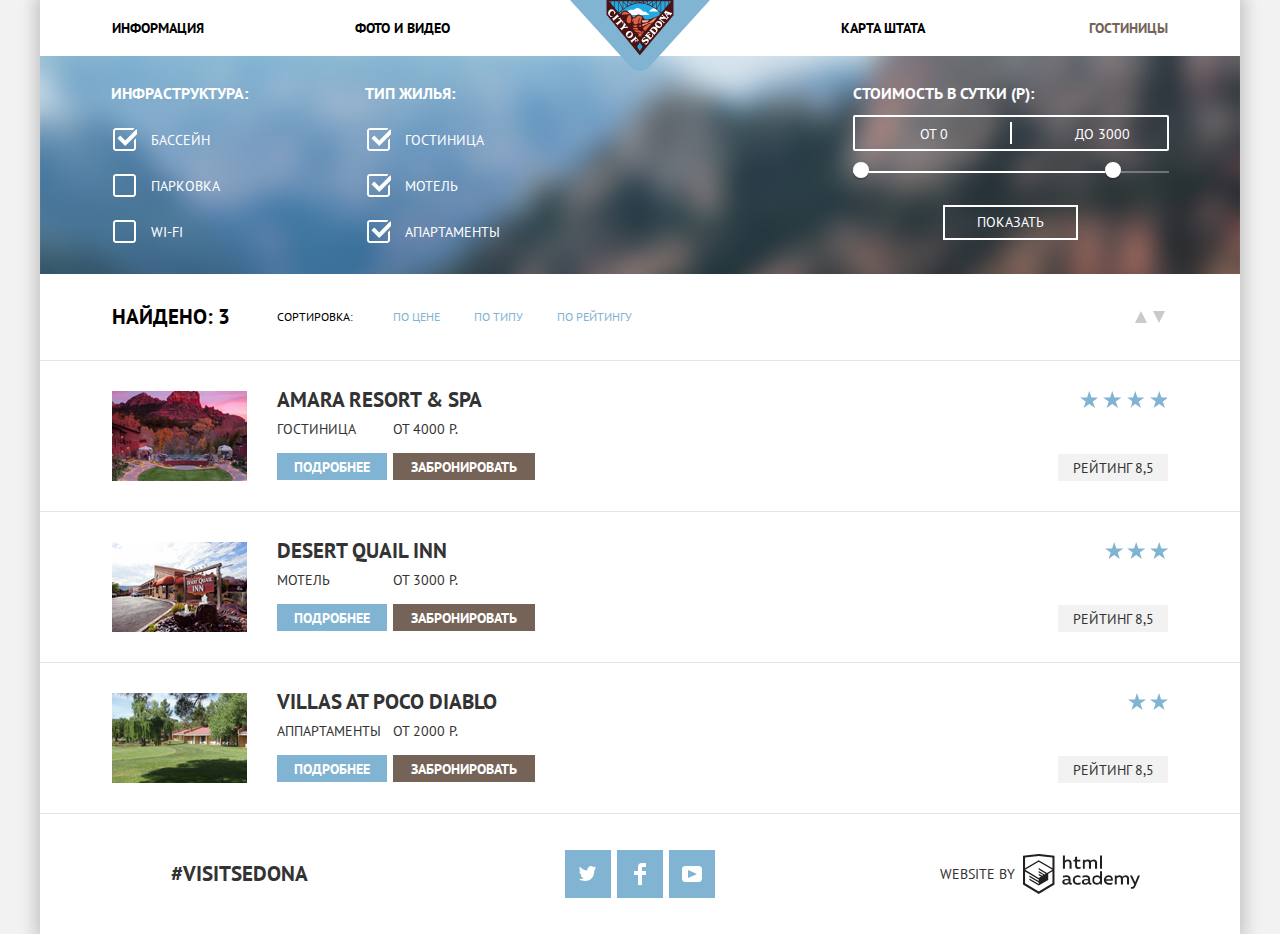
==== commit 335dab53: "Завершаю верстку личного проекта" ====
--- a/catalog.html
+++ b/catalog.html
@@ -18,7 +18,7 @@
         </a>
         <ul class="site-navigation">
           <li class="site-navigation-item"><a href="info.html">Информация</a></li>
-          <li class="site-navigation-item"><a href="photo.html">Фотографии и видео</a></li>
+          <li class="site-navigation-item"><a href="photo.html">Фото и видео</a></li>
           <li class="site-navigation-item"><a href="map.html">Карта штата</a></li>
           <li class="site-navigation-item"><a class="current" href="catalog.html">Гостиницы</a></li>
         </ul>
@@ -42,7 +42,7 @@
                     <label for="filter-parking">Парковка</label>
                   </li>
                   <li class="filter-option">
-                    <input id="filter-wi-fi" class="visually-hidden filter-input filter-input" type="checkbox" name="wi-fi" checked>
+                    <input id="filter-wi-fi" class="visually-hidden filter-input filter-input" type="checkbox" name="wi-fi">
                     <label for="filter-wi-fi">Wi-Fi</label>
                   </li>
                 </ul>
@@ -65,6 +65,7 @@
                 </ul>
               </fieldset>
             </div>
+            <div class="range">
             <fieldset class="range-fieldset">
               <legend class="range-price">Стоимость в сутки (Р):</legend>
               <div class="price-controls">
@@ -84,20 +85,21 @@
               </div>
               <button class="button filter-button" type="submit">Показать</button>
             </fieldset>
+          </div>
           </form>
         </div>
         <div class="sort">
           <p class="sort-result">Найдено: 3</p>
-          <p class="sort-select">Сортировка</p>
+          <p class="sort-select">Сортировка:</p>
           <ul class="sort-list">
             <li class="sort-current">
-              <button>По цене</button>
+              <a href=catalog.html" name="price">По цене</a>
             </li>
             <li class="sort-current">
-              <button>По типу</button>
+              <a href="#" >По типу</a>
             </li>
             <li class="sort-current">
-              <button>По рейтингу</button>
+              <a href="#">По рейтингу</a>
             </li>
           </ul>
           <div class="sort-switch">
@@ -186,7 +188,7 @@
       </section>
     </main>
     <footer class="main-footer">
-      <p class="footer-visit">#visitSedona></p>
+      <p class="footer-visit">#visitSedona</p>
       <ul class="footer-social">
         <li>
           <a href="#" class="button-social">
--- a/css/style.css
+++ b/css/style.css
@@ -62,6 +62,7 @@
 
 
 
+
 /* header */
 
 .main-navigation {
@@ -90,7 +91,7 @@
 }
 
 .site-navigation-item {
-  width: 20%;
+  width: 23%;
 }
 
 .site-navigation-item:nth-child(1),
@@ -122,6 +123,7 @@
 .site-navigation-item a:active {
   color: #cacaca;
 }
+
 
 
 
@@ -143,13 +145,15 @@
 
 
 
+
 /* benefits */
 
 .benefits {
   display: flex;
   flex-direction: column;
   align-items: center;
-  padding: 59px 0;
+  padding-top: 58px;
+  padding-bottom: 54px;
 }
 
 .benefits-title {
@@ -158,7 +162,7 @@
   font-size: 21px;
   line-height: 26px;
   font-weight: 700;
-  margin-bottom: 32px;
+  margin-bottom: 30px;
   color: #000000;
 }
 
@@ -169,6 +173,7 @@
 
 
 
+
 /* reason */
 
 .reason {}
@@ -186,19 +191,19 @@
   width: 33.3333%;
   background-color: #81b3d2;
   color: #ffffff;
-  padding: 39px 0 48px;
+  padding: 46px 0 58px;
 }
 
 .reason-title {
   width: 37.8%;
   font-size: 21px;
-  line-height: 26px;
-  font-weight: 700;
-  margin-bottom: 27px;
+  line-height: 21px;
+  font-weight: 700;
+  margin-bottom: 26px;
 }
 
 .reason-subtitle {
-  margin-bottom: 27px;
+  margin-bottom: 21px;
 }
 
 .reason-desc {
@@ -216,7 +221,7 @@
   display: flex;
   justify-content: center;
   list-style: none;
-  padding: 60px 0;
+  padding: 58px 0 82px;
 }
 
 .reason-item {
@@ -240,14 +245,25 @@
 
 .reason-item-title {
   position: relative;
-  padding-top: 105px;
+  padding-top: 100px;
   font-size: 21px;
   line-height: 26px;
   font-weight: 700;
-  margin-bottom: 28px;
+  margin-bottom: 22px;
 }
 
 .item-food::before {
+  content: "";
+  position: absolute;
+  width: 72px;
+  height: 72px;
+  margin-bottom: 66px;
+  background-image: url("../img/icon-3.svg");
+  background-repeat: no-repeat;
+  background-position: 50% 50%;
+}
+
+.item-souvenirs::before {
   content: "";
   position: absolute;
   width: 72px;
@@ -258,17 +274,6 @@
   background-position: 50% 50%;
 }
 
-.item-souvenirs::before {
-  content: "";
-  position: absolute;
-  width: 72px;
-  height: 72px;
-  margin-bottom: 70px;
-  background-image: url("../img/icon-3.svg");
-  background-repeat: no-repeat;
-  background-position: 50% 50%;
-}
-
 .reason-item-desc {
   width: 76%;
 }
@@ -287,8 +292,8 @@
 
 .reason-others {
   background-color: #eeeeee;
-  padding-top: 48px;
-  padding-bottom: 62px;
+  padding-top: 46px;
+  padding-bottom: 58px;
 }
 
 .reason-others-list {
@@ -308,13 +313,13 @@
 .reason-others-item-title {
   width: 29%;
   font-size: 21px;
-  line-height: 26px;
+  line-height: 21px;
   font-weight: 700;
   margin-bottom: 27px;
 }
 
 .reason-others-item-subtitle {
-  margin-bottom: 27px;
+  margin-bottom: 20px;
 }
 
 .reason-others-item-desc {
@@ -344,13 +349,13 @@
 }
 
 .invitation-desc {
-  width: 440px;
+  width: 436px;
   margin-bottom: 50px;
 }
 
 .button-calendar {
-  width: 574px;
-  height: 87px;
+  width: 568px;
+  height: 86px;
   font-size: 21px;
   line-height: 26px;
   font-weight: 700;
@@ -372,11 +377,11 @@
 .invitation-form {
   background-color: #ffffff;
   position: absolute;
-  width: 574px;
+  width: 568px;
   left: 50%;
   top: 100%;
   transform: translateX(-50%);
-  padding-bottom: 56px;
+  padding-bottom: 55px;
 }
 
 .invitation-form-search {
@@ -388,15 +393,15 @@
 .invitation-form-item {
   display: flex;
   align-items: center;
-  margin-top: 56px;
+  margin-top: 54px;
   margin-left: 56px;
   margin-right: 56px;
-  margin-bottom: 32px;
+  margin-bottom: 30px;
 }
 
 .departure {
   display: flex;
-  margin-top: 32px;
+  margin-top: 30px;
 }
 
 .invitation-date {
@@ -406,13 +411,13 @@
 
 .invitation-date p {
   width: 95px;
-  margin-right: 20px;
+  margin-right: 18px;
 }
 
 .invitation-date input {
   width: 346px;
   height: 38px;
-  padding-left: 15px;
+  padding-left: 12px;
   padding-right: 30px;
 }
 
@@ -456,7 +461,7 @@
 .invitation-child label {
   width: 39px;
   margin-left: 50px;
-  margin-right: 29px;
+  margin-right: 25px;
 }
 
 .invitation-adult input,
@@ -582,9 +587,11 @@
 
 
 
+
 /* map */
 
 .map {}
+
 
 
 
@@ -676,6 +683,7 @@
 
 
 
+
 /* CATALOG */
 
 
@@ -688,7 +696,7 @@
 .form {
   background-color: #969fa5;
   background-image: url("../img/catalog-bg.jpg");
-  padding: 30px 6%;
+  padding: 27px 6% 22px
 }
 
 .filter-form {
@@ -697,15 +705,35 @@
   list-style: none;
 }
 
+.filter-form fieldset {
+  border: none;
+}
+
 .grade {
   display: flex;
   justify-content: space-between;
-  width: 50%;
+  width: 37.7%;
+}
+
+.fieldset-option {
+  text-align: left;
+  border: none;
+  outline: none;
+}
+
+
+.grade legend {
+  font-size: 16px;
+  line-height: 21px;
+  font-weight: 700;
+  margin-bottom: 21px;
+  text-align: left;
+  margin-left: -12px;
 }
 
 .filter-option {
-  margin-bottom: 22px;
-  padding-left: 40px;
+  margin-bottom: 25px;
+  padding-left: 28px;
 }
 
 .filter-option label {
@@ -733,26 +761,6 @@
   background-image: url("../img/checkbox-on.svg");
 }
 
-.fieldset-option {
-  text-align: left;
-  border: none;
-}
-
-.grade legend {
-  font-size: 16px;
-  line-height: 21px;
-  font-weight: 700;
-  margin-bottom: 30px;
-}
-
-.fieldset-grade {
-  padding-left: 10.5%;
-}
-
-.filter-form fieldset {
-  border: none;
-}
-
 .filter-form ul {
   display: flex;
   flex-direction: column;
@@ -764,7 +772,12 @@
   margin-bottom: 0;
 }
 
+.range {
+  margin-right: -11px;
+}
+
 .range-fieldset {
+  text-align: left;
   border: none;
 }
 
@@ -772,12 +785,12 @@
   font-weight: 700;
   font-size: 16px;
   line-height: 21px;
-  padding-bottom: 12px;
+  padding-bottom: 6px;
 }
 
 .price-controls {
   position: relative;
-  width: 320px;
+  width: 316px;
   height: 36px;
   font-size: 0;
   margin-bottom: 20px;
@@ -796,8 +809,7 @@
   background: #ffffff;
 }
 
-.min-price,
-.max-price {
+.price-controls label {
   display: inline-block;
   font-size: 14px;
   line-height: 34px;
@@ -859,6 +871,8 @@
 }
 
 .filter-button {
+  display: block;
+  margin: 0 auto;
   width: 135px;
   height: 35px;
   color: #ffffff;
@@ -887,14 +901,13 @@
   font-size: 21px;
   line-height: 26px;
   font-weight: 700;
-  padding-right: 50px;
-}
-
+  padding-right: 47px;
+}
 .sort-select {
   font-size: 12px;
   line-height: 18px;
   font-weight: 400;
-  margin-right: 45px;
+  margin-right: 40px;
 }
 
 .sort-list {
@@ -904,44 +917,49 @@
 }
 
 .sort-current {
-  margin-right: 40px;
-}
-
-.sort-switch {
-  background-color: #ffffff;
-  border: 0;
-}
-
-.sort-current button {
-  color: #e1e1e1;
-  background-color: transparent;
-  border-bottom: 1px dashed #81b3d2;
+  margin-right: 34px;
+}
+
+.sort-current a {
+  color: #81b3d2;
   font-size: 12px;
   line-height: 18px;
   font-weight: 400;
+  text-transform: uppercase;
   border: 0;
 }
 
-.sort-current button:hover {
+.sort-current a:hover {
   color: #81b3d2;
-}
-
-.sort-current button:active {
+  border: 0;
+  border-bottom: 1px dotted #81b3d2;
+}
+
+.sort-current a:active {
   color: #000000;
+  border: 0;
+}
+
+.sort-current a:visited {
+  color: #cacaca;
+  text-transform: uppercase;
+  border: 0;
+  border-bottom: 1px dotted #81b3d2;
 }
 
 .sort-switch {
   display: flex;
-  width: 36px;
+  width: 33px;
+  background-color: #ffffff;
+  border: 0;
 }
 
 .button-sort-switch-up,
 .button-sort-switch-down {
   display: flex;
-  align-items: center;
   justify-content: center;
+  align-items: start;
   width: 12px;
-  height: 12px;
   background-color: transparent;
   border: none;
   outline: none;
@@ -970,6 +988,7 @@
   content: "";
   left: 50%;
   top: 50%;
+  transform: translate(-50%, -50%);
   width: 0;
   height: 0;
   border-left: 6px solid transparent;
@@ -979,8 +998,8 @@
 }
 
 .switch-down::after {
-  margin-left: 12px;
   transform: rotate(180deg);
+  margin-top: -6px;
 }
 
 .switch-up:hover::after,
@@ -1031,7 +1050,7 @@
   font-weight: 700;
   color: #333333;
   margin-top: -4px;
-  margin-bottom: 9px;
+  margin-bottom: 6px;
 }
 
 .pick a {
@@ -1053,22 +1072,22 @@
 }
 
 .catalog-hotel-type p {
-  margin-bottom: 8px;
+  margin-bottom: 13px;
 }
 
 .catalog-hotel-price {
   display: flex;
   flex-direction: column;
-  margin-left: 5px;
+  margin-left: 6px;
 }
 
 .catalog-hotel-price p {
-  margin-bottom: 8px;
+  margin-bottom: 13px;
 }
 
 .button-hotel-more {
-  width: 115px;
-  height: 29px;
+  width: 110px;
+  height: 27px;
   font-size: 14px;
   line-height: 21px;
   font-weight: 700;
@@ -1086,8 +1105,8 @@
 }
 
 .button-reserve {
-  width: 145px;
-  height: 29px;
+  width: 142px;
+  height: 27px;
   font-size: 14px;
   line-height: 21px;
   font-weight: 700;
@@ -1114,23 +1133,26 @@
 }
 
 .stars {
-  height: 18px;
+  height: 17px;
   margin-bottom: auto;
 }
 
 .stars-four {
   background-image: url("../img/star.svg");
-  width: 90px;
+  background-repeat: space no-repeat;
+  width: 88px;
 }
 
 .stars-three {
   background-image: url("../img/star.svg");
-  width: 54px;
+  background-repeat: space no-repeat;
+  width: 63px;
 }
 
 .stars-two {
   background-image: url("../img/star.svg");
-  width: 36px;
+  background-repeat: space no-repeat;
+  width: 40px;
 }
 
 .rating {
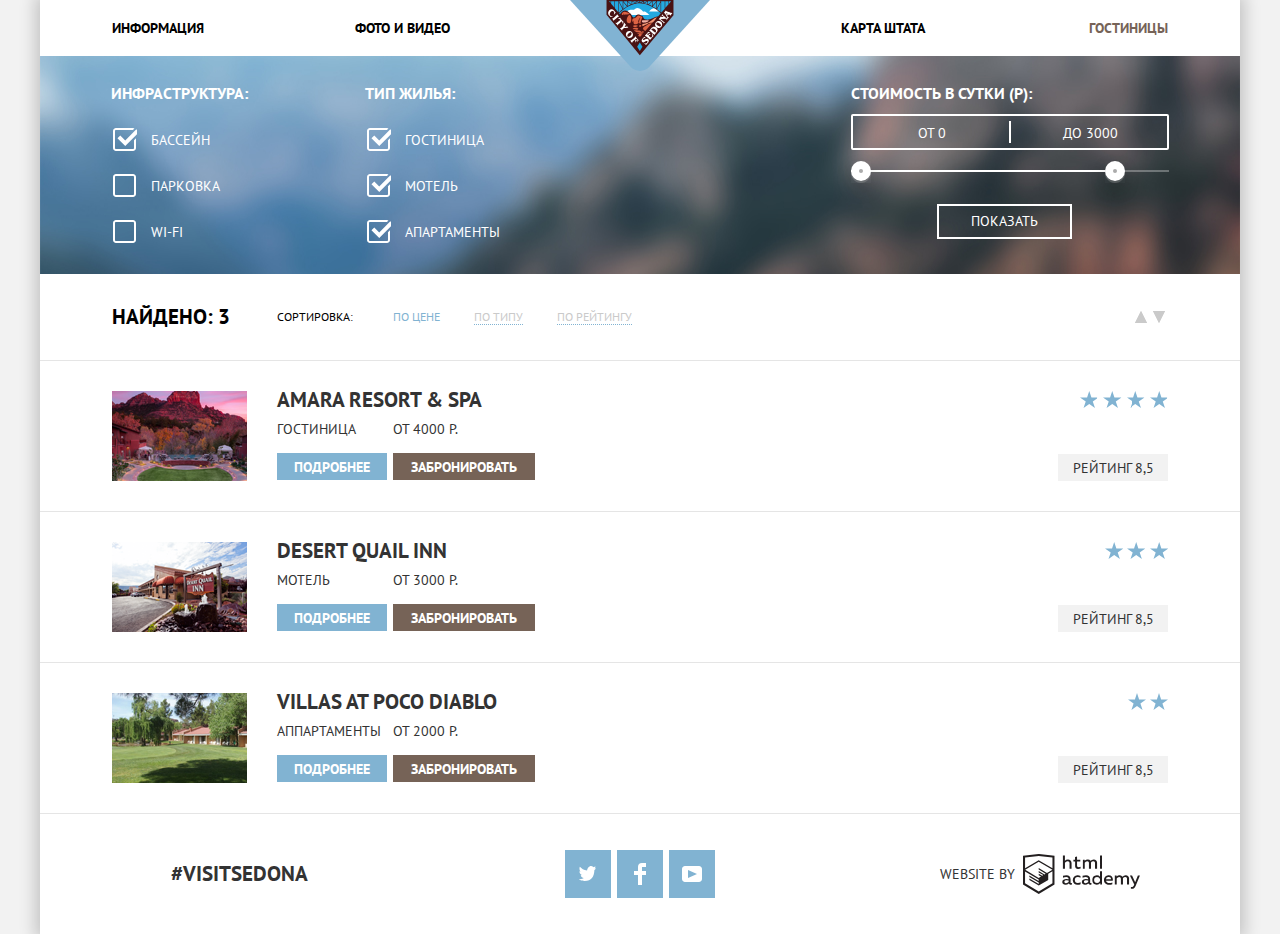
==== commit 0d5513fc: "Исправлены замечания" ====
--- a/catalog.html
+++ b/catalog.html
@@ -92,22 +92,22 @@
           <p class="sort-result">Найдено: 3</p>
           <p class="sort-select">Сортировка:</p>
           <ul class="sort-list">
-            <li class="sort-current">
-              <a href=catalog.html" name="price">По цене</a>
+            <li class="sort-item current">
+              <a href="" name="price " checked>По цене</a>
             </li>
-            <li class="sort-current">
+            <li class="sort-item">
               <a href="#" >По типу</a>
             </li>
-            <li class="sort-current">
+            <li class="sort-item">
               <a href="#">По рейтингу</a>
             </li>
           </ul>
           <div class="sort-switch">
-            <button class="button-sort-switch-up">
+            <button class="button-sort-switch switch-up" checked >
               <span class="visually-hidden">По возрастанию</span>
               <span class=switch-up></span>
             </button>
-            <button class="button-sort-switch-down">
+            <button class="button-sort-switch switch-down">
               <span class="visually-hidden">По убыванию</span>
               <span class=switch-down></span>
             </button>
--- a/css/style.css
+++ b/css/style.css
@@ -79,6 +79,7 @@
   position: absolute;
   left: 50%;
   top: 0;
+  z-index: 10;
   transform: translateX(-50%);
 }
 
@@ -132,16 +133,26 @@
 .main {}
 
 .offer {
+  position: relative;
   display: flex;
   justify-content: center;
   background-color: #969fa5;
-  background-image: url("../img/intro-mask.svg"), url("../img/bg.jpg");
-  background-position: 50% 100%, 0 22%;
+  background-image: url("../img/bg.jpg");
+  background-position: 0 22%;
   background-repeat: no-repeat;
   padding: 76px 0 80px;
 }
 
-.offer-title {}
+.offer:before {
+  position:absolute;
+  bottom: 0;
+  left:0;
+  content:"";
+  display: block;
+  width: 100%;
+  height: 57px;
+    background-image: url("../img/intro-mask.svg");
+}
 
 
 
@@ -225,6 +236,7 @@
 }
 
 .reason-item {
+  position: relative;
   display: flex;
   flex-direction: column;
   align-items: center;
@@ -235,12 +247,14 @@
 .item-house::before {
   content: "";
   position: absolute;
+  left:50%;
+  transform: translateX(-50%);
   width: 72px;
-  height: 73px;
+  height: 72px;
   margin-bottom: 70px;
   background-image: url("../img/icon-1.svg");
-  background-repeat: no-repeat;
-  background-position: 50% 50%;
+  /*background-repeat: no-repeat;*/
+  /*background-position: 50% 50%;*/
 }
 
 .reason-item-title {
@@ -255,6 +269,8 @@
 .item-food::before {
   content: "";
   position: absolute;
+  left:50%;
+  transform: translateX(-50%);
   width: 72px;
   height: 72px;
   margin-bottom: 66px;
@@ -266,6 +282,8 @@
 .item-souvenirs::before {
   content: "";
   position: absolute;
+  left:50%;
+  transform: translateX(-50%);
   width: 72px;
   height: 76px;
   margin-bottom: 70px;
@@ -785,12 +803,12 @@
   font-weight: 700;
   font-size: 16px;
   line-height: 21px;
-  padding-bottom: 6px;
+  padding-bottom: 5px;
 }
 
 .price-controls {
   position: relative;
-  width: 316px;
+  width: 318px;
   height: 36px;
   font-size: 0;
   margin-bottom: 20px;
@@ -819,6 +837,10 @@
   cursor: pointer;
 }
 
+.price-controls .max-price {
+  padding-left: 55px;
+}
+
 .price-controls input {
   width: 50px;
   margin: 0;
@@ -848,18 +870,19 @@
 .range-toggle {
   position: absolute;
   top: -9px;
-  width: 4px;
-  height: 4px;
-
-  background: #ababab;
-  border: 8px solid #ffffff;
-  border-radius: 50%;
-  box-shadow: 0 2px 1px 0 rgba(0, 1, 1, 0.2);
+  width: 20px;
+  height: 22px;
+  background-image: url("../img/filter-button.svg");
+  box-shadow: 0 7px 15px rgba(0, 1, 1, 0.15);
   cursor: pointer;
 }
 
 .range-toggle:hover {
-  background: #1c4f80;
+  width: 22px;
+  height: 24px;
+  background-size: 100%;
+  transform: translate(-1px,-1px);
+  box-shadow: 0 7px 15px rgba(0, 1, 1, 0.15);
 }
 
 .range-toggle-min {
@@ -872,7 +895,7 @@
 
 .filter-button {
   display: block;
-  margin: 0 auto;
+  margin-left: 86px;
   width: 135px;
   height: 35px;
   color: #ffffff;
@@ -884,6 +907,7 @@
 .filter-button:active {
   color: #000000;
   background-color: #ffffff;
+  box-shadow: 0 7px 15px rgba(0, 1, 1, 0.15);
   border: none;
 }
 
@@ -916,35 +940,34 @@
   margin-right: auto;
 }
 
-.sort-current {
+.sort-item {
   margin-right: 34px;
 }
 
-.sort-current a {
-  color: #81b3d2;
+.sort-item a {
+  color: #cacaca;
   font-size: 12px;
   line-height: 18px;
   font-weight: 400;
   text-transform: uppercase;
   border: 0;
-}
-
-.sort-current a:hover {
+  border-bottom: 1px dotted #81b3d2;
+}
+
+.current a {
+  color: #81b3d2;
+  border: 0;
+}
+
+.sort-item a:hover {
   color: #81b3d2;
   border: 0;
   border-bottom: 1px dotted #81b3d2;
 }
 
-.sort-current a:active {
+.sort-item a:active {
   color: #000000;
   border: 0;
-}
-
-.sort-current a:visited {
-  color: #cacaca;
-  text-transform: uppercase;
-  border: 0;
-  border-bottom: 1px dotted #81b3d2;
 }
 
 .sort-switch {
@@ -981,7 +1004,6 @@
   background-color: transparent;
   border: none;
 }
-
 .switch-up::after,
 .switch-down::after {
   position: absolute;
@@ -1002,6 +1024,10 @@
   margin-top: -6px;
 }
 
+.sort-switch:checked::after {
+  border-bottom: 12px solid #81b3d2;
+}
+
 .switch-up:hover::after,
 .switch-down:hover::after {
   border-bottom: 12px solid #000000;
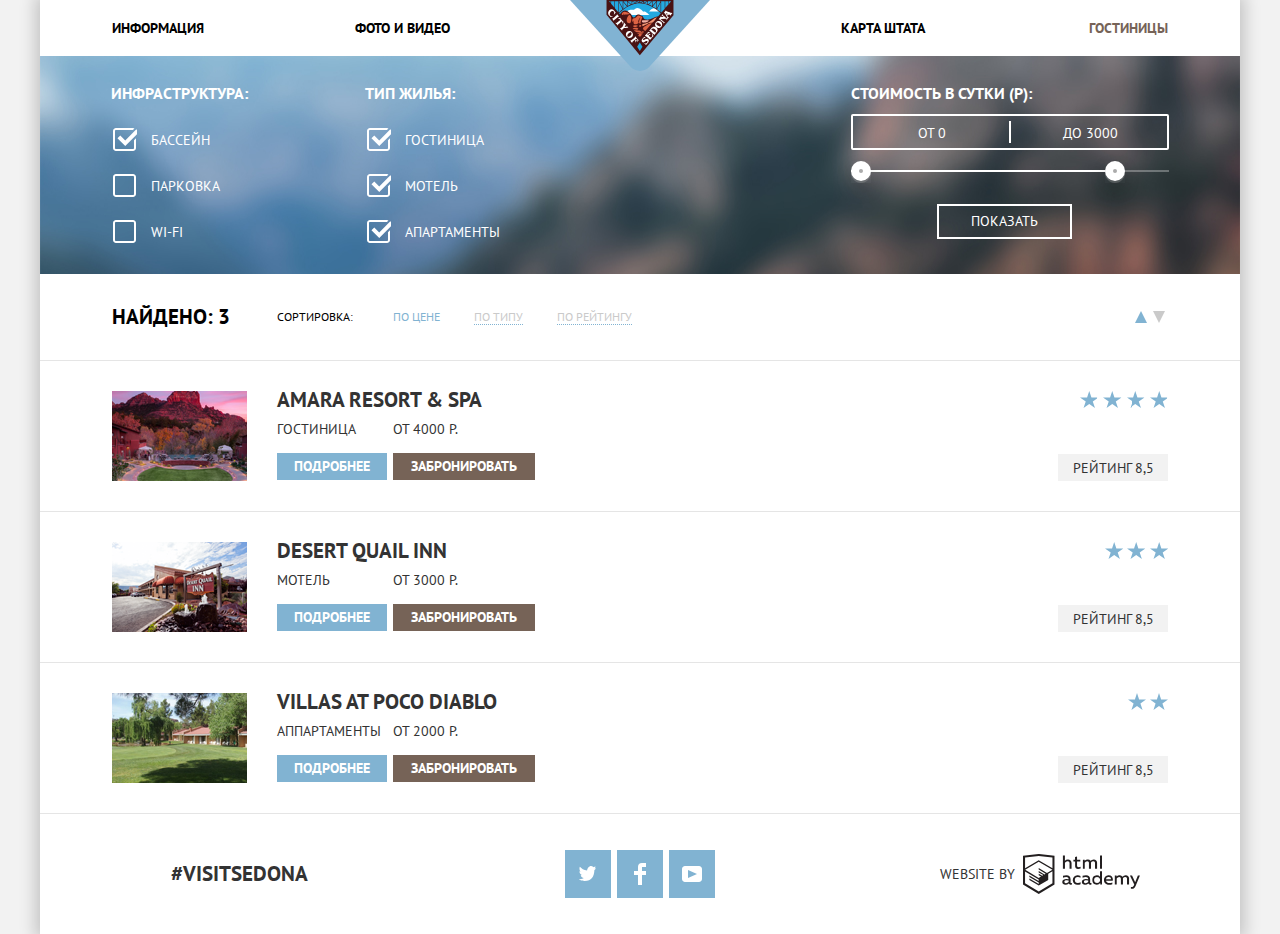
==== commit a0ee8278: "Правка валидации" ====
--- a/catalog.html
+++ b/catalog.html
@@ -93,7 +93,7 @@
           <p class="sort-select">Сортировка:</p>
           <ul class="sort-list">
             <li class="sort-item current">
-              <a href="" name="price " checked>По цене</a>
+              <a href="#">По цене</a>
             </li>
             <li class="sort-item">
               <a href="#" >По типу</a>
@@ -103,13 +103,11 @@
             </li>
           </ul>
           <div class="sort-switch">
-            <button class="button-sort-switch switch-up" checked >
+            <button class="button-sort-switch switch-up active">
               <span class="visually-hidden">По возрастанию</span>
-              <span class=switch-up></span>
             </button>
             <button class="button-sort-switch switch-down">
               <span class="visually-hidden">По убыванию</span>
-              <span class=switch-down></span>
             </button>
           </div>
         </div>
--- a/css/style.css
+++ b/css/style.css
@@ -373,7 +373,7 @@
 
 .button-calendar {
   width: 568px;
-  height: 86px;
+  padding:30px;
   font-size: 21px;
   line-height: 26px;
   font-weight: 700;
@@ -411,10 +411,7 @@
 .invitation-form-item {
   display: flex;
   align-items: center;
-  margin-top: 54px;
-  margin-left: 56px;
-  margin-right: 56px;
-  margin-bottom: 30px;
+  margin: 54px 54px 30px;
 }
 
 .departure {
@@ -427,7 +424,7 @@
   align-items: center;
 }
 
-.invitation-date p {
+.invitation-date label {
   width: 95px;
   margin-right: 18px;
 }
@@ -582,13 +579,12 @@
 }
 
 .invitation-form-button {
-  width: 460px;
-  height: 58px;
+  width: 462px;
   font-size: 21px;
-  line-height: 26px;
   font-weight: 700;
   background-color: #81b3d2;
   margin-top: 54px;
+  padding: 19px ;
 }
 
 .invitation-form-button:link {
@@ -1023,11 +1019,13 @@
   transform: rotate(180deg);
   margin-top: -6px;
 }
-
+/*
 .sort-switch:checked::after {
   border-bottom: 12px solid #81b3d2;
-}
-
+}*/
+.button-sort-switch.active:after {
+  border-bottom: 12px solid #81b3d2;
+}
 .switch-up:hover::after,
 .switch-down:hover::after {
   border-bottom: 12px solid #000000;
@@ -1113,13 +1111,12 @@
 
 .button-hotel-more {
   width: 110px;
-  height: 27px;
   font-size: 14px;
   line-height: 21px;
   font-weight: 700;
   color: #ffffff;
   background-color: #81b3d2;
-  padding: 4px 0;
+  padding: 3px 0;
 }
 
 .button-hotel-more:hover {
@@ -1132,13 +1129,12 @@
 
 .button-reserve {
   width: 142px;
-  height: 27px;
   font-size: 14px;
   line-height: 21px;
   font-weight: 700;
   color: #ffffff;
   background-color: #766357;
-  padding: 4px 0;
+  padding: 3px 0;
 }
 
 .button-reserve:hover {
